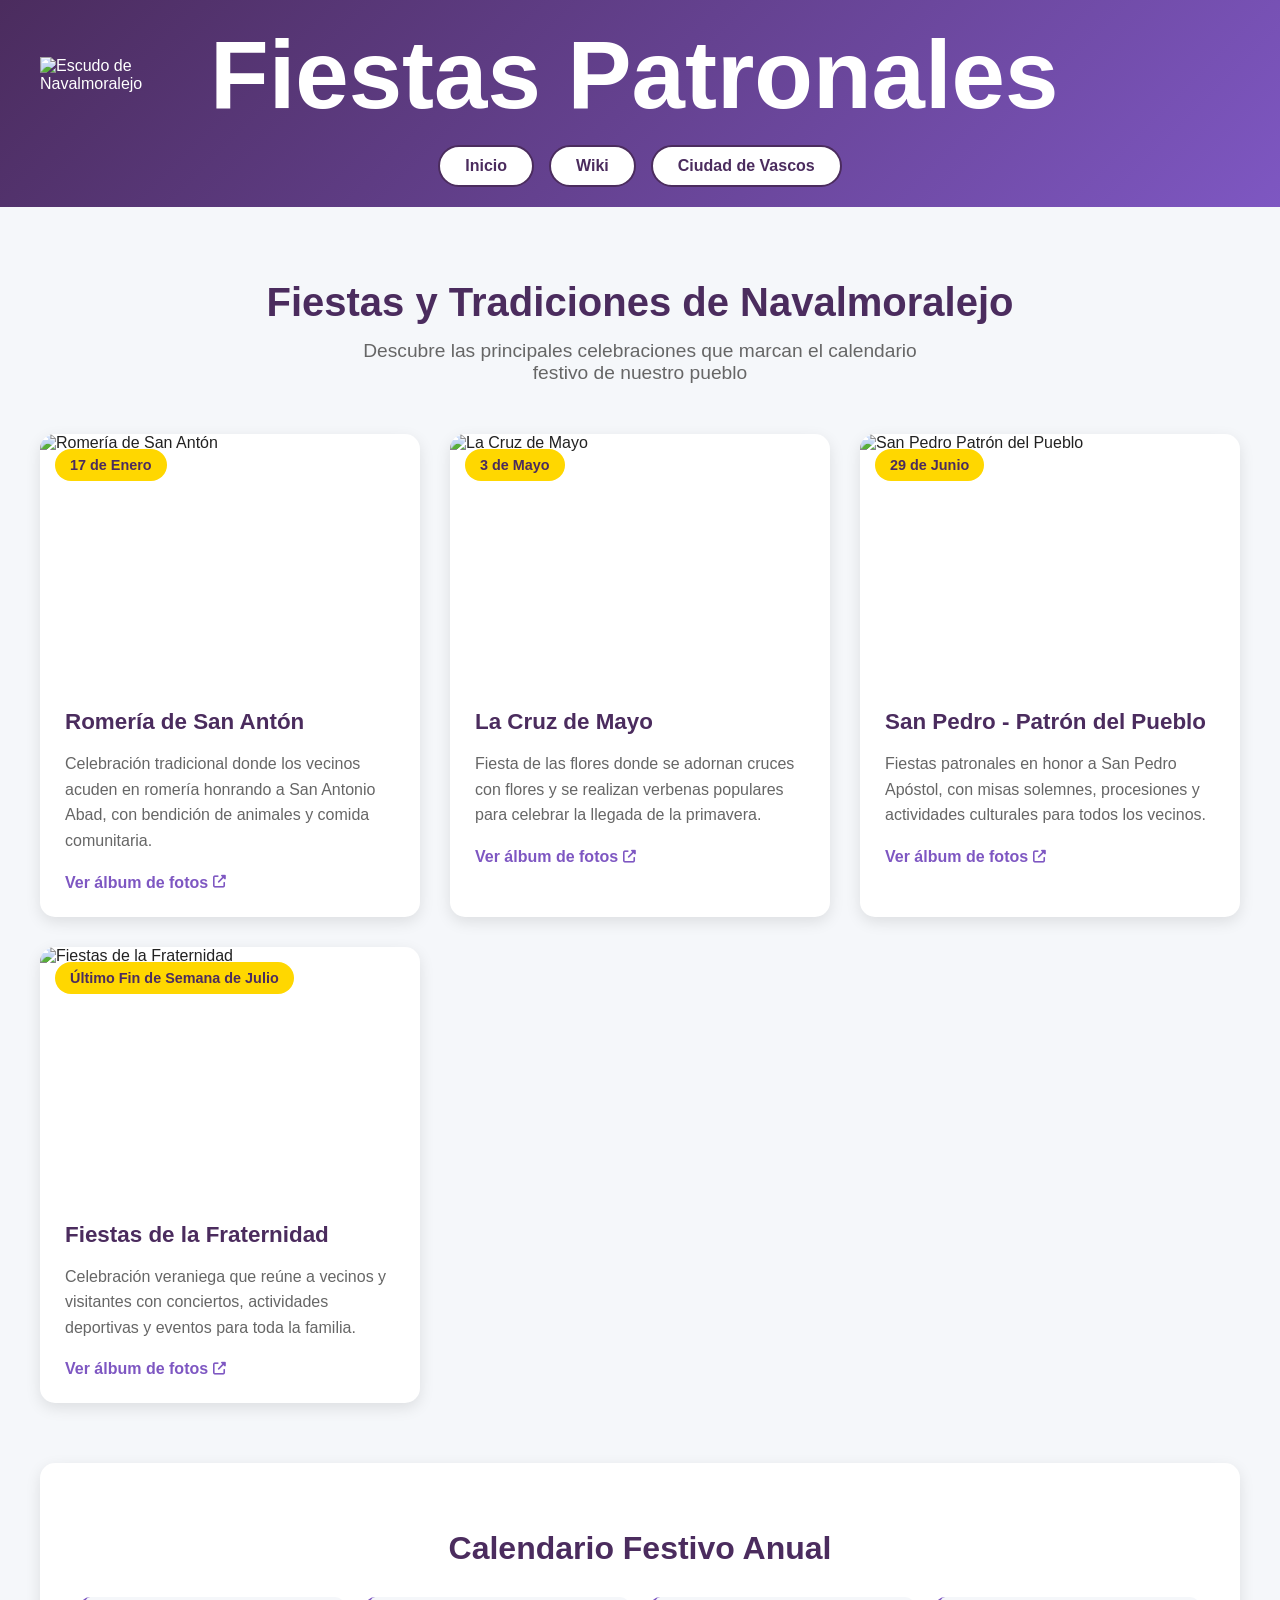
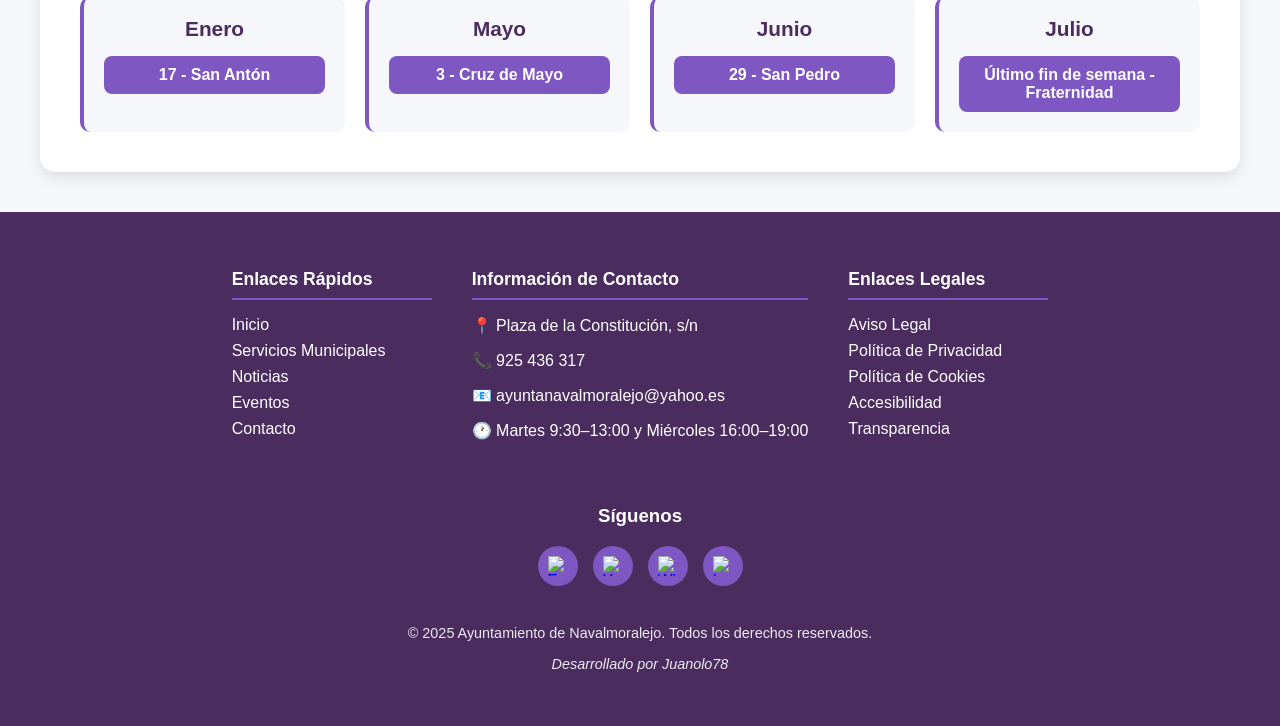
==== fiestas.html @ 511e15c3 "Add files via upload" ====
<!DOCTYPE html>
<html lang="es">
<head>
  <meta charset="UTF-8">
  <title>Fiestas Patronales - Navalmoralejo</title>
  <meta name="viewport" content="width=device-width, initial-scale=1.0">
  <link rel="stylesheet" href="css/estilosFiestas.css">
  <link rel="stylesheet" href="https://cdnjs.cloudflare.com/ajax/libs/font-awesome/6.4.0/css/all.min.css">
</head>

<body>

  <header>
    <div class="header-container">
      <div class="logo-title">
        <img src="Imagenes/Escudo.png" alt="Escudo de Navalmoralejo">
        <div id="Navalmoralejo">Fiestas Patronales</div>
      </div>
      
      <nav>
        <a href="Index.html">Inicio</a>
        <a href="https://es.wikipedia.org/wiki/Navalmoralejo" target="_blank">Wiki</a>
        <a href="https://cultura.castillalamancha.es/patrimonio/yacimientos-visitables/ciudad-de-vascos" target="_blank">Ciudad de Vascos</a>
      </nav>
    </div>
  </header>

  <main class="fiestas-container">
    <section class="intro">
      <h1>Fiestas y Tradiciones de Navalmoralejo</h1>
      <p>Descubre las principales celebraciones que marcan el calendario festivo de nuestro pueblo</p>
    </section>

    <div class="fiestas-grid">
      <!-- Fiesta 1: San Antón -->
      <div class="fiesta-card">
        <a href="Imagenes/VpeñaFariza.mp4" target="_blank" class="fiesta-link">
          <div class="fiesta-image">
            <img src="Imagenes/san-anton.jpg" alt="Romería de San Antón">
            <div class="fiesta-date">17 de Enero</div>
          </div>
          <div class="fiesta-content">
            <h3>Romería de San Antón</h3>
            <p>Celebración tradicional donde los vecinos acuden en romería honrando a San Antonio Abad, con bendición de animales y comida comunitaria.</p>
            <span class="ver-album">Ver álbum de fotos <i class="fas fa-external-link-alt"></i></span>
          </div>
        </a>
      </div>

      <!-- Fiesta 2: La Cruz de Mayo -->
      <div class="fiesta-card">
        <a href="Imagenes/cruzPiedra.jpg" target="_blank" class="fiesta-link">
          <div class="fiesta-image">
            <img src="Imagenes/cruz-mayo.jpg" alt="La Cruz de Mayo">
            <div class="fiesta-date">3 de Mayo</div>
          </div>
          <div class="fiesta-content">
            <h3>La Cruz de Mayo</h3>
            <p>Fiesta de las flores donde se adornan cruces con flores y se realizan verbenas populares para celebrar la llegada de la primavera.</p>
            <span class="ver-album">Ver álbum de fotos <i class="fas fa-external-link-alt"></i></span>
          </div>
        </a>
      </div>

      <!-- Fiesta 3: San Pedro -->
      <div class="fiesta-card">
        <a href="Imagenes/san-pedro.png" target="_blank" class="fiesta-link">
          <div class="fiesta-image">
            <img src="Imagenes/san-pedro.png" alt="San Pedro Patrón del Pueblo">
            <div class="fiesta-date">29 de Junio</div>
          </div>
          <div class="fiesta-content">
            <h3>San Pedro - Patrón del Pueblo</h3>
            <p>Fiestas patronales en honor a San Pedro Apóstol, con misas solemnes, procesiones y actividades culturales para todos los vecinos.</p>
            <span class="ver-album">Ver álbum de fotos <i class="fas fa-external-link-alt"></i></span>
          </div>
        </a>
      </div>

      <!-- Fiesta 4: Fraternidad -->
      <div class="fiesta-card">
        <a href="Imagenes/cartelFiestas.jpg" target="_blank" class="fiesta-link">
          <div class="fiesta-image">
            <img src="Imagenes/cartelFiestas.jpg" alt="Fiestas de la Fraternidad">
            <div class="fiesta-date">Último Fin de Semana de Julio</div>
          </div>
          <div class="fiesta-content">
            <h3>Fiestas de la Fraternidad</h3>
            <p>Celebración veraniega que reúne a vecinos y visitantes con conciertos, actividades deportivas y eventos para toda la familia.</p>
            <span class="ver-album">Ver álbum de fotos <i class="fas fa-external-link-alt"></i></span>
          </div>
        </a>
      </div>
    </div>

    <section class="calendario-festivo">
      <h2>Calendario Festivo Anual</h2>
      <div class="calendario">
        <div class="mes">
          <h3>Enero</h3>
          <div class="evento">17 - San Antón</div>
        </div>
        <div class="mes">
          <h3>Mayo</h3>
          <div class="evento">3 - Cruz de Mayo</div>
        </div>
        <div class="mes">
          <h3>Junio</h3>
          <div class="evento">29 - San Pedro</div>
        </div>
        <div class="mes">
          <h3>Julio</h3>
          <div class="evento">Último fin de semana - Fraternidad</div>
        </div>
      </div>
    </section>
  </main>

  <footer>
    <div class="footer-sections">
      <div class="footer-section">
        <h3>Enlaces Rápidos</h3>
        <ul class="footer-links">
          <li><a href="Navalmoralejo.html">Inicio</a></li>
          <li><a href="#">Servicios Municipales</a></li>
          <li><a href="#">Noticias</a></li>
          <li><a href="#">Eventos</a></li>
          <li><a href="#">Contacto</a></li>
        </ul>
      </div>

      <div class="footer-section">
        <h3>Información de Contacto</h3>
        <p>📍 Plaza de la Constitución, s/n</p>
        <p>📞 925 436 317</p>
        <p>📧 ayuntanavalmoralejo@yahoo.es</p>
        <p>🕐 Martes 9:30–13:00 y Miércoles 16:00–19:00</p>
      </div>

      <div class="footer-section">
        <h3>Enlaces Legales</h3>
        <ul class="footer-links">
          <li><a href="#">Aviso Legal</a></li>
          <li><a href="#">Política de Privacidad</a></li>
          <li><a href="#">Política de Cookies</a></li>
          <li><a href="#">Accesibilidad</a></li>
          <li><a href="#">Transparencia</a></li>
        </ul>
      </div>
    </div>

    <div class="social-section">
      <h3>Síguenos</h3>
      <div class="social-icons">
        <a href="https://www.facebook.com/?locale=es_ES" class="social-icon" aria-label="Facebook">
          <img src="Imagenes/facebook-logo.png" alt="Facebook">
        </a>
        <a href="https://www.youtube.com/?app=desktop&hl=es" class="social-icon" aria-label="YouTube">
          <img src="Imagenes/youtube-logo.png" alt="YouTube">
        </a>
        <a href="https://www.whatsapp.com/?lang=es_LA" class="social-icon" aria-label="WhatsApp">
          <img src="Imagenes/whatsapp-logo.png" alt="WhatsApp">
        </a>
        <a href="https://www.instagram.com/" class="social-icon" aria-label="Instagram">
          <img src="Imagenes/instagram-logo.png" alt="Instagram">
        </a>
      </div>
    </div>

    <div class="footer-bottom">
      <p>&copy; 2025 Ayuntamiento de Navalmoralejo. Todos los derechos reservados.</p>
      <p class="author">Desarrollado por Juanolo78</p>
    </div>
  </footer>

 
</body>
</html>
 <script src="fiestas.js"></script>
---- css/estilosFiestas.css ----
:root {
  --morado-oscuro: #4b2c5e;
  --morado-claro: #7e57c2;
  --morado-comunero: #6a1b9a;
  --blanco: #ffffff;
  --gris-suave: #f5f7fa;
  --dorado: #ffd700;
}

body {
  margin: 0;
  font-family: "Segoe UI", Arial, sans-serif;
  background-color: var(--gris-suave);
  color: #222;
}

header {
  background: linear-gradient(135deg, var(--morado-oscuro), var(--morado-claro));
  color: var(--blanco);
  padding: 20px 10px;
}

.header-container {
  display: flex;
  flex-direction: column;
  align-items: center;
  max-width: 1200px;
  margin: 0 auto;
}

.logo-title {
  display: flex;
  align-items: center;
  margin-bottom: 15px;
  width: 100%;
  justify-content: flex-start;
}

header img {
  width: 150px;
  height: auto;
  margin-right: 20px;
}

#Navalmoralejo {
  font-size: 6em;
  font-weight: bold;
}

nav {
  display: flex;
  justify-content: center;
  flex-wrap: wrap;
  gap: 15px;
  width: 100%;
}

nav a {
  background-color: var(--blanco);
  color: var(--morado-oscuro);
  border: 2px solid var(--morado-oscuro);
  padding: 10px 25px;
  border-radius: 25px;
  text-decoration: none;
  font-weight: bold;
  transition: all 0.3s ease;
}

nav a:hover {
  background-color: var(--morado-oscuro);
  color: var(--blanco);
}

/* Estilos específicos para la página de fiestas */
.fiestas-container {
  max-width: 1200px;
  margin: 0 auto;
  padding: 40px 20px;
}

.intro {
  text-align: center;
  margin-bottom: 50px;
}

.intro h1 {
  color: var(--morado-oscuro);
  font-size: 2.5em;
  margin-bottom: 15px;
}

.intro p {
  font-size: 1.2em;
  color: #666;
  max-width: 600px;
  margin: 0 auto;
}

.fiestas-grid {
  display: grid;
  grid-template-columns: repeat(auto-fit, minmax(300px, 1fr));
  gap: 30px;
  margin-bottom: 60px;
}

.fiesta-card {
  background: var(--blanco);
  border-radius: 15px;
  overflow: hidden;
  box-shadow: 0 5px 15px rgba(0,0,0,0.1);
  transition: transform 0.3s ease, box-shadow 0.3s ease;
}

.fiesta-card:hover {
  transform: translateY(-10px);
  box-shadow: 0 15px 30px rgba(0,0,0,0.2);
}

.fiesta-link {
  text-decoration: none;
  color: inherit;
  display: block;
  height: 100%;
}

.fiesta-image {
  position: relative;
  height: 250px;
  overflow: hidden;
}

.fiesta-image img {
  width: 100%;
  height: 100%;
  object-fit: cover;
  transition: transform 0.3s ease;
}

.fiesta-card:hover .fiesta-image img {
  transform: scale(1.1);
}

.fiesta-date {
  position: absolute;
  top: 15px;
  left: 15px;
  background: var(--dorado);
  color: var(--morado-oscuro);
  padding: 8px 15px;
  border-radius: 20px;
  font-weight: bold;
  font-size: 0.9em;
}

.fiesta-content {
  padding: 25px;
}

.fiesta-content h3 {
  color: var(--morado-oscuro);
  margin: 0 0 15px 0;
  font-size: 1.4em;
}

.fiesta-content p {
  color: #666;
  line-height: 1.6;
  margin-bottom: 20px;
}

.ver-album {
  color: var(--morado-claro);
  font-weight: bold;
  display: flex;
  align-items: center;
  gap: 5px;
}

.ver-album i {
  font-size: 0.8em;
}

/* Calendario festivo */
.calendario-festivo {
  background: var(--blanco);
  padding: 40px;
  border-radius: 15px;
  box-shadow: 0 5px 15px rgba(0,0,0,0.1);
}

.calendario-festivo h2 {
  color: var(--morado-oscuro);
  text-align: center;
  margin-bottom: 30px;
  font-size: 2em;
}

.calendario {
  display: grid;
  grid-template-columns: repeat(auto-fit, minmax(200px, 1fr));
  gap: 20px;
}

.mes {
  text-align: center;
  padding: 20px;
  background: var(--gris-suave);
  border-radius: 10px;
  border-left: 4px solid var(--morado-claro);
}

.mes h3 {
  color: var(--morado-oscuro);
  margin: 0 0 15px 0;
  font-size: 1.3em;
}

.evento {
  background: var(--morado-claro);
  color: var(--blanco);
  padding: 10px;
  border-radius: 8px;
  font-weight: bold;
}

/* Footer */
footer {
  background-color: var(--morado-oscuro);
  color: var(--blanco);
  padding: 40px 20px;
  display: flex;
  flex-direction: column;
  align-items: center;
}

.footer-sections {
  display: flex;
  flex-wrap: wrap;
  justify-content: center;
  gap: 40px;
  max-width: 1000px;
  width: 100%;
}

.footer-section {
  min-width: 200px;
}

.footer-section h3 {
  border-bottom: 2px solid var(--morado-claro);
  padding-bottom: 8px;
  margin-bottom: 12px;
  font-size: 1.1em;
}

.footer-links {
  list-style: none;
  padding: 0;
}

.footer-links li {
  margin: 8px 0;
}

.footer-links a {
  color: var(--blanco);
  text-decoration: none;
  transition: color 0.3s;
}

.footer-links a:hover {
  color: var(--morado-claro);
}

.social-section {
  text-align: center;
  margin-top: 30px;
}

.social-icons {
  display: flex;
  justify-content: center;
  gap: 15px;
  margin-top: 10px;
}

.social-icon {
  background-color: var(--morado-claro);
  width: 40px;
  height: 40px;
  border-radius: 50%;
  display: flex;
  align-items: center;
  justify-content: center;
  transition: all 0.3s ease;
  text-decoration: none;
  overflow: hidden;
}

.social-icon img {
  width: 20px;
  height: 20px;
  object-fit: contain;
  transition: all 0.3s ease;
}

.social-icon:hover {
  background-color: var(--blanco);
  transform: scale(1.1);
}

.footer-bottom {
  text-align: center;
  margin-top: 25px;
  font-size: 0.9em;
  opacity: 0.9;
}

.footer-bottom .author {
  margin-top: 5px;
  font-style: italic;
}

/* Responsive */
@media (max-width: 768px) {
  .logo-title {
    flex-direction: column;
    align-items: center;
    text-align: center;
  }
  
  header img {
    margin-right: 0;
    margin-bottom: 10px;
  }
  
  #Navalmoralejo {
    font-size: 2em;
  }

  nav a {
    padding: 8px 20px;
    font-size: 0.95em;
  }

  .fiestas-grid {
    grid-template-columns: 1fr;
  }

  .calendario {
    grid-template-columns: 1fr;
  }

  .footer-sections {
    flex-direction: column;
    align-items: center;
  }

  .footer-section {
    text-align: center;
  }
}
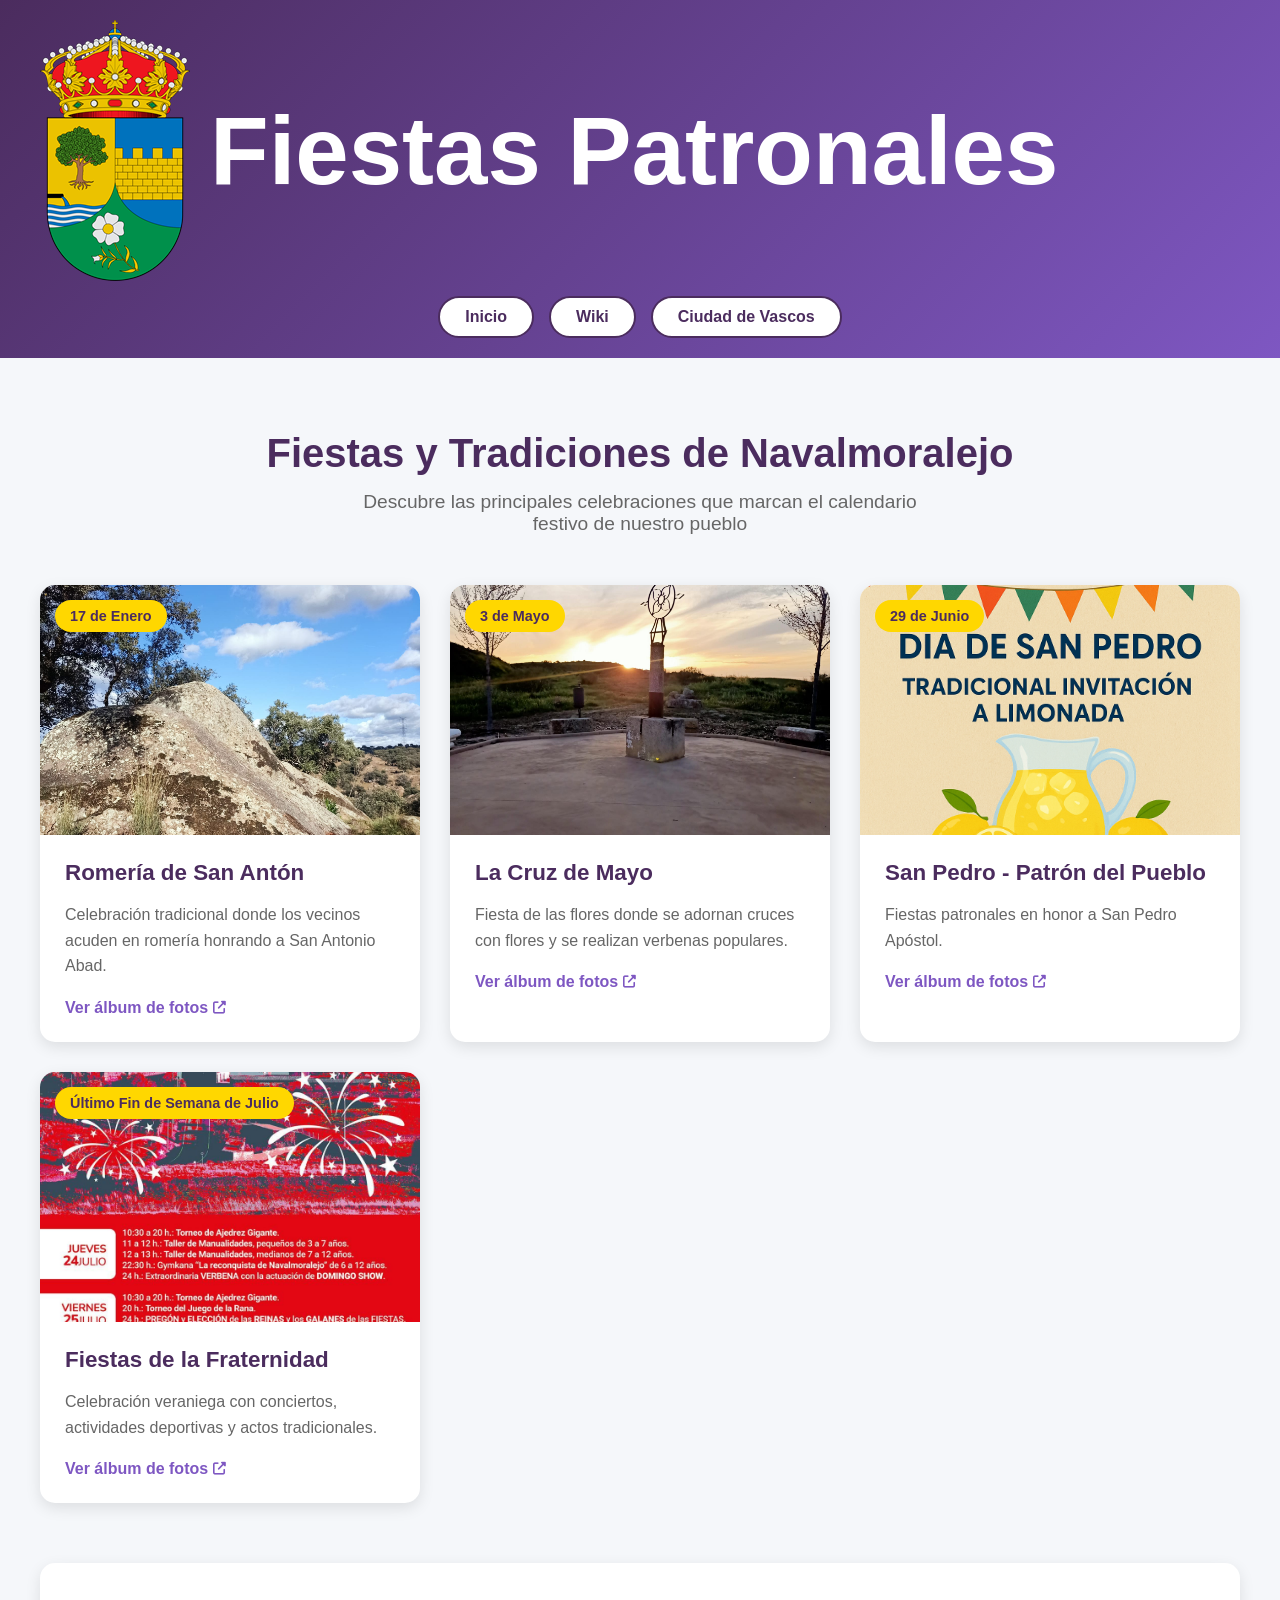
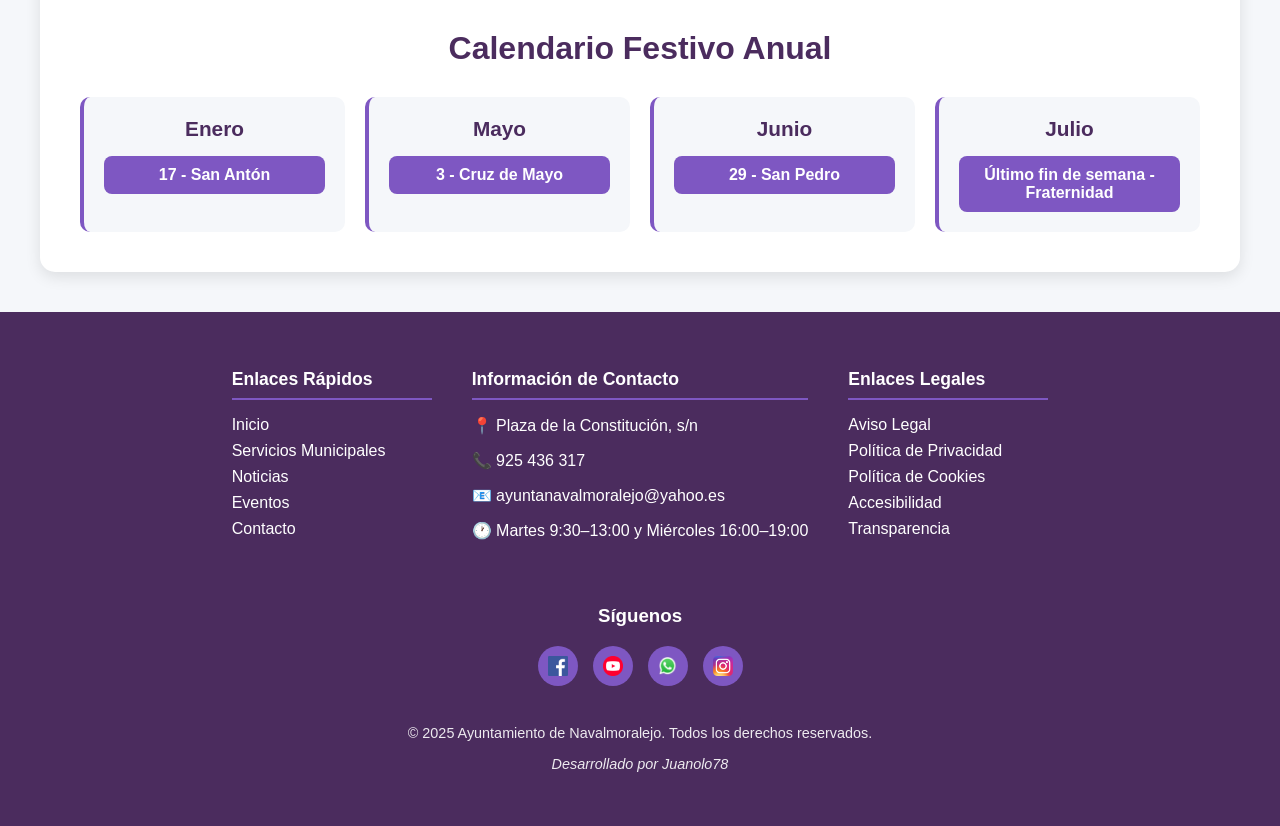
==== commit 390c613b: "Update fiestas.html" ====
--- a/fiestas.html
+++ b/fiestas.html
@@ -13,12 +13,12 @@
   <header>
     <div class="header-container">
       <div class="logo-title">
-        <img src="Imagenes/Escudo.png" alt="Escudo de Navalmoralejo">
+        <img src="imagenes/Escudo.png" alt="Escudo de Navalmoralejo">
         <div id="Navalmoralejo">Fiestas Patronales</div>
       </div>
-      
+
       <nav>
-        <a href="Index.html">Inicio</a>
+        <a href="index.html">Inicio</a>
         <a href="https://es.wikipedia.org/wiki/Navalmoralejo" target="_blank">Wiki</a>
         <a href="https://cultura.castillalamancha.es/patrimonio/yacimientos-visitables/ciudad-de-vascos" target="_blank">Ciudad de Vascos</a>
       </nav>
@@ -32,88 +32,75 @@
     </section>
 
     <div class="fiestas-grid">
-      <!-- Fiesta 1: San Antón -->
+
       <div class="fiesta-card">
-        <a href="Imagenes/VpeñaFariza.mp4" target="_blank" class="fiesta-link">
+        <a href="imagenes/VpeñaFariza.mp4" target="_blank" class="fiesta-link">
           <div class="fiesta-image">
-            <img src="Imagenes/san-anton.jpg" alt="Romería de San Antón">
+            <img src="imagenes/san-anton.jpg" alt="Romería de San Antón">
             <div class="fiesta-date">17 de Enero</div>
           </div>
           <div class="fiesta-content">
             <h3>Romería de San Antón</h3>
-            <p>Celebración tradicional donde los vecinos acuden en romería honrando a San Antonio Abad, con bendición de animales y comida comunitaria.</p>
+            <p>Celebración tradicional donde los vecinos acuden en romería honrando a San Antonio Abad.</p>
             <span class="ver-album">Ver álbum de fotos <i class="fas fa-external-link-alt"></i></span>
           </div>
         </a>
       </div>
 
-      <!-- Fiesta 2: La Cruz de Mayo -->
       <div class="fiesta-card">
-        <a href="Imagenes/cruzPiedra.jpg" target="_blank" class="fiesta-link">
+        <a href="imagenes/cruzPiedra.jpg" target="_blank" class="fiesta-link">
           <div class="fiesta-image">
-            <img src="Imagenes/cruz-mayo.jpg" alt="La Cruz de Mayo">
+            <img src="imagenes/cruz-mayo.jpg" alt="La Cruz de Mayo">
             <div class="fiesta-date">3 de Mayo</div>
           </div>
           <div class="fiesta-content">
             <h3>La Cruz de Mayo</h3>
-            <p>Fiesta de las flores donde se adornan cruces con flores y se realizan verbenas populares para celebrar la llegada de la primavera.</p>
+            <p>Fiesta de las flores donde se adornan cruces con flores y se realizan verbenas populares.</p>
             <span class="ver-album">Ver álbum de fotos <i class="fas fa-external-link-alt"></i></span>
           </div>
         </a>
       </div>
 
-      <!-- Fiesta 3: San Pedro -->
       <div class="fiesta-card">
-        <a href="Imagenes/san-pedro.png" target="_blank" class="fiesta-link">
+        <a href="imagenes/san-pedro.png" target="_blank" class="fiesta-link">
           <div class="fiesta-image">
-            <img src="Imagenes/san-pedro.png" alt="San Pedro Patrón del Pueblo">
+            <img src="imagenes/san-pedro.png" alt="San Pedro Patrón del Pueblo">
             <div class="fiesta-date">29 de Junio</div>
           </div>
           <div class="fiesta-content">
             <h3>San Pedro - Patrón del Pueblo</h3>
-            <p>Fiestas patronales en honor a San Pedro Apóstol, con misas solemnes, procesiones y actividades culturales para todos los vecinos.</p>
+            <p>Fiestas patronales en honor a San Pedro Apóstol.</p>
             <span class="ver-album">Ver álbum de fotos <i class="fas fa-external-link-alt"></i></span>
           </div>
         </a>
       </div>
 
-      <!-- Fiesta 4: Fraternidad -->
       <div class="fiesta-card">
-        <a href="Imagenes/cartelFiestas.jpg" target="_blank" class="fiesta-link">
+        <a href="imagenes/cartelFiestas.jpg" target="_blank" class="fiesta-link">
           <div class="fiesta-image">
-            <img src="Imagenes/cartelFiestas.jpg" alt="Fiestas de la Fraternidad">
+            <img src="imagenes/cartelFiestas.jpg" alt="Fiestas de la Fraternidad">
             <div class="fiesta-date">Último Fin de Semana de Julio</div>
           </div>
           <div class="fiesta-content">
             <h3>Fiestas de la Fraternidad</h3>
-            <p>Celebración veraniega que reúne a vecinos y visitantes con conciertos, actividades deportivas y eventos para toda la familia.</p>
+            <p>Celebración veraniega con conciertos, actividades deportivas y actos tradicionales.</p>
             <span class="ver-album">Ver álbum de fotos <i class="fas fa-external-link-alt"></i></span>
           </div>
         </a>
       </div>
+
     </div>
 
     <section class="calendario-festivo">
       <h2>Calendario Festivo Anual</h2>
       <div class="calendario">
-        <div class="mes">
-          <h3>Enero</h3>
-          <div class="evento">17 - San Antón</div>
-        </div>
-        <div class="mes">
-          <h3>Mayo</h3>
-          <div class="evento">3 - Cruz de Mayo</div>
-        </div>
-        <div class="mes">
-          <h3>Junio</h3>
-          <div class="evento">29 - San Pedro</div>
-        </div>
-        <div class="mes">
-          <h3>Julio</h3>
-          <div class="evento">Último fin de semana - Fraternidad</div>
-        </div>
+        <div class="mes"><h3>Enero</h3><div class="evento">17 - San Antón</div></div>
+        <div class="mes"><h3>Mayo</h3><div class="evento">3 - Cruz de Mayo</div></div>
+        <div class="mes"><h3>Junio</h3><div class="evento">29 - San Pedro</div></div>
+        <div class="mes"><h3>Julio</h3><div class="evento">Último fin de semana - Fraternidad</div></div>
       </div>
     </section>
+
   </main>
 
   <footer>
@@ -121,7 +108,7 @@
       <div class="footer-section">
         <h3>Enlaces Rápidos</h3>
         <ul class="footer-links">
-          <li><a href="Navalmoralejo.html">Inicio</a></li>
+          <li><a href="index.html">Inicio</a></li>
           <li><a href="#">Servicios Municipales</a></li>
           <li><a href="#">Noticias</a></li>
           <li><a href="#">Eventos</a></li>
@@ -152,18 +139,10 @@
     <div class="social-section">
       <h3>Síguenos</h3>
       <div class="social-icons">
-        <a href="https://www.facebook.com/?locale=es_ES" class="social-icon" aria-label="Facebook">
-          <img src="Imagenes/facebook-logo.png" alt="Facebook">
-        </a>
-        <a href="https://www.youtube.com/?app=desktop&hl=es" class="social-icon" aria-label="YouTube">
-          <img src="Imagenes/youtube-logo.png" alt="YouTube">
-        </a>
-        <a href="https://www.whatsapp.com/?lang=es_LA" class="social-icon" aria-label="WhatsApp">
-          <img src="Imagenes/whatsapp-logo.png" alt="WhatsApp">
-        </a>
-        <a href="https://www.instagram.com/" class="social-icon" aria-label="Instagram">
-          <img src="Imagenes/instagram-logo.png" alt="Instagram">
-        </a>
+        <a href="https://www.facebook.com/?locale=es_ES" class="social-icon"><img src="imagenes/facebook-logo.png" alt="Facebook"></a>
+        <a href="https://www.youtube.com/?app=desktop&hl=es" class="social-icon"><img src="imagenes/youtube-logo.png" alt="YouTube"></a>
+        <a href="https://www.whatsapp.com/?lang=es_LA" class="social-icon"><img src="imagenes/whatsapp-logo.png" alt="WhatsApp"></a>
+        <a href="https://www.instagram.com/" class="social-icon"><img src="imagenes/instagram-logo.png" alt="Instagram"></a>
       </div>
     </div>
 
@@ -173,7 +152,5 @@
     </div>
   </footer>
 
- 
 </body>
 </html>
- <script src="fiestas.js"></script>
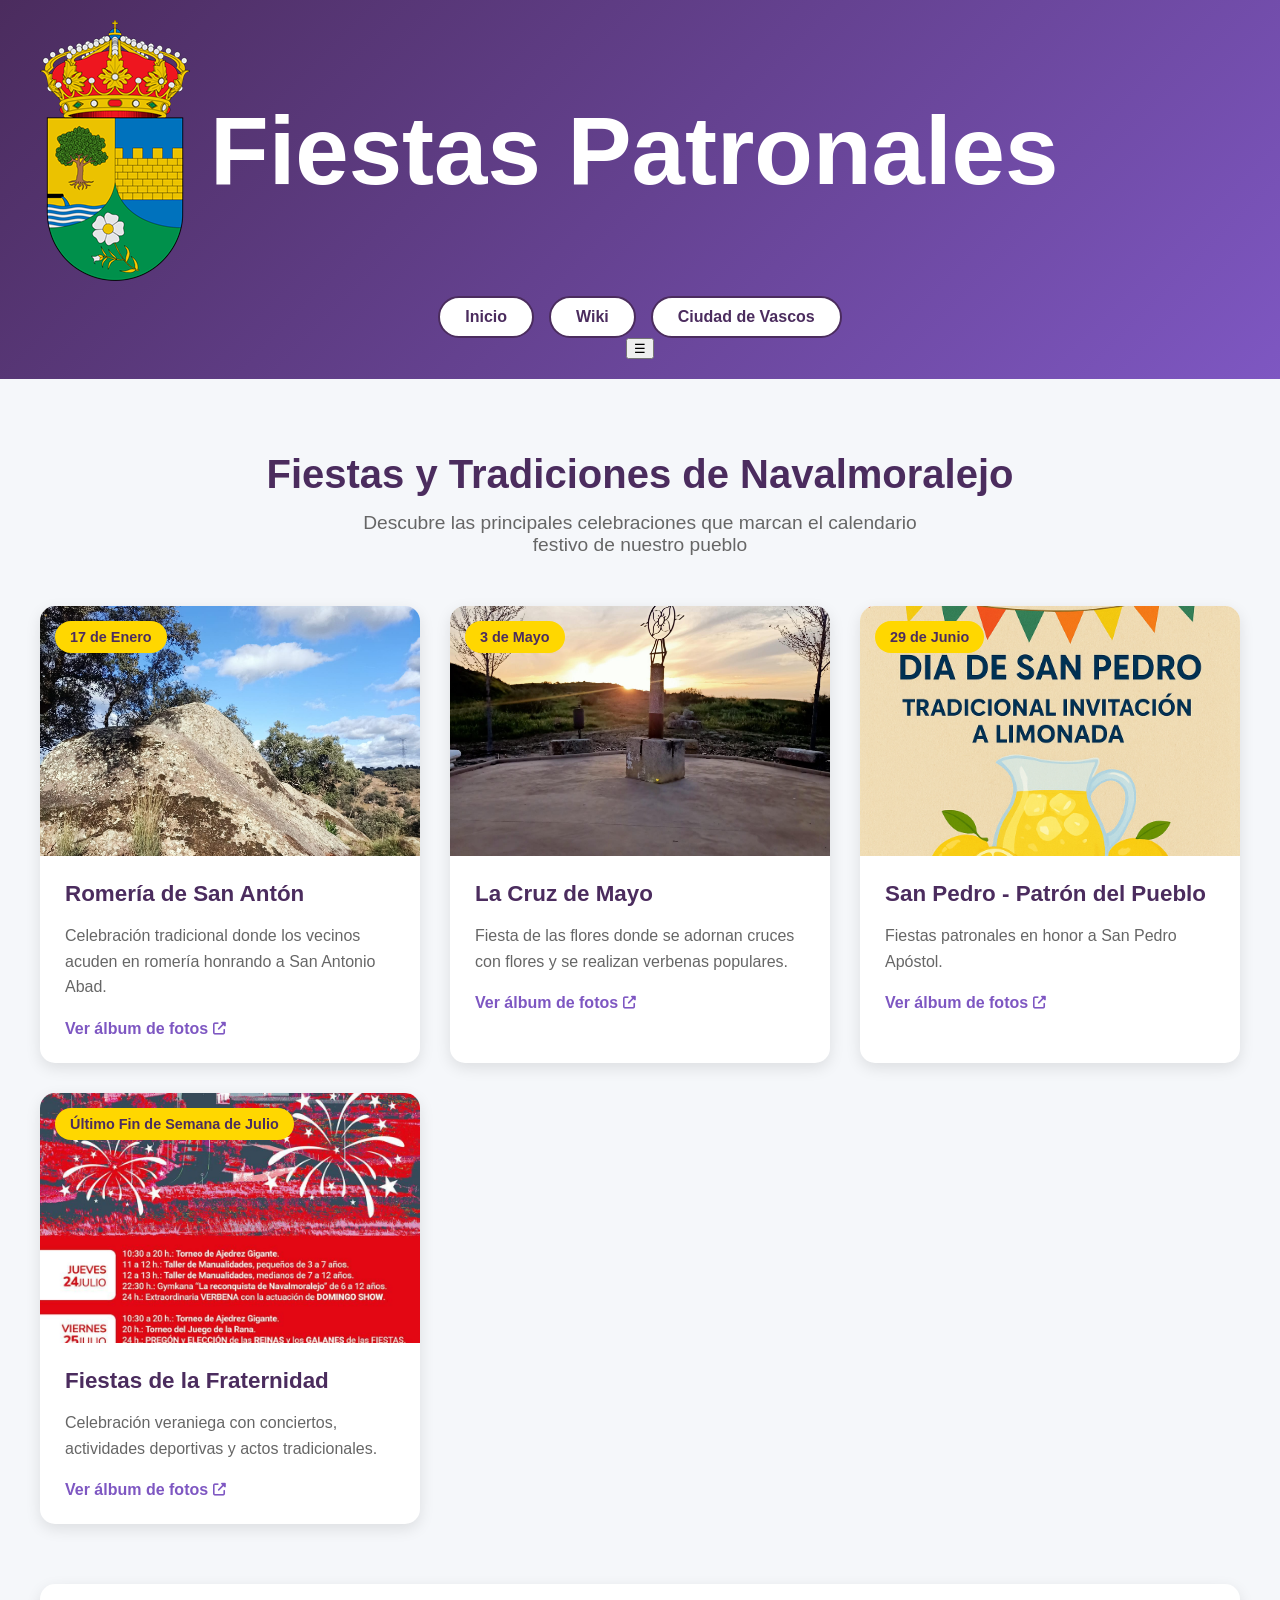
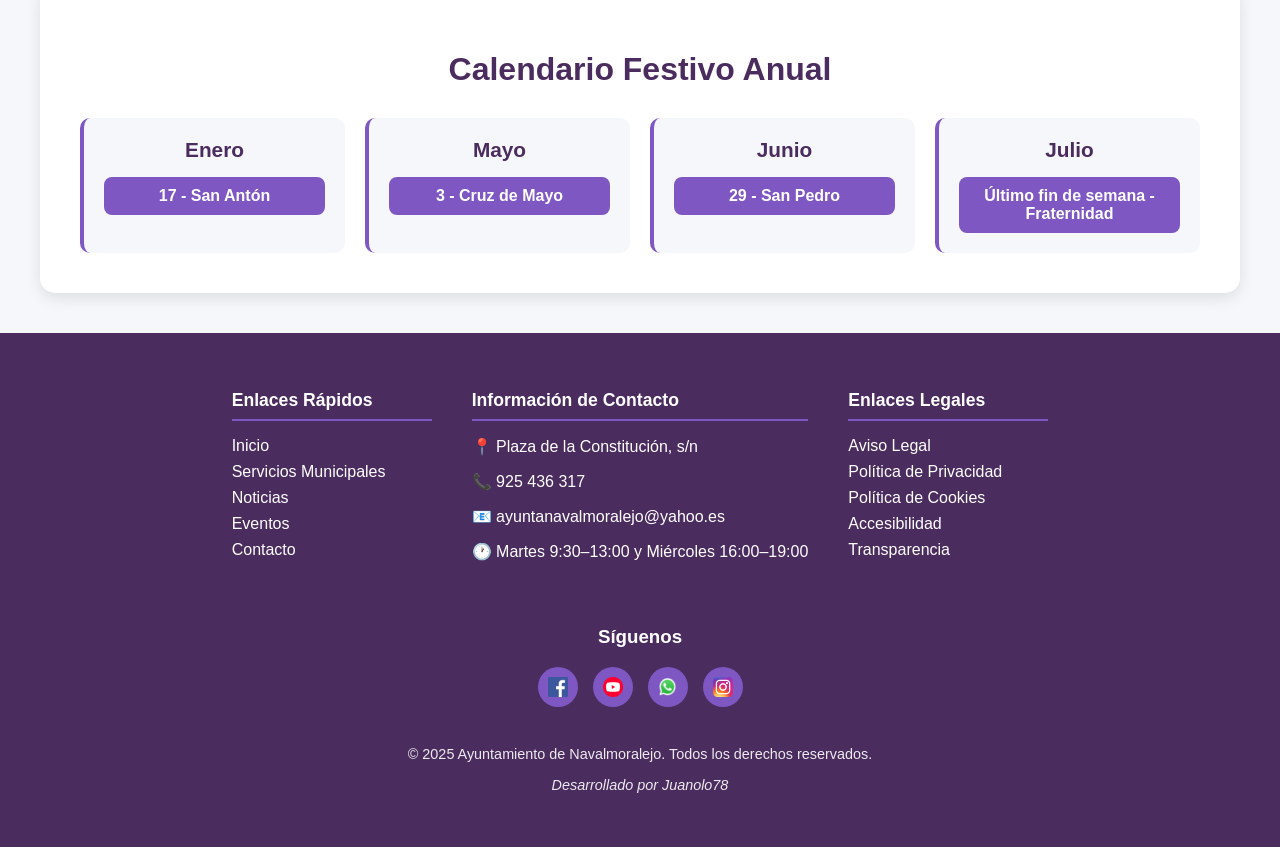
==== commit 737de3a4: "Add files via upload" ====
--- a/fiestas.html
+++ b/fiestas.html
@@ -152,5 +152,9 @@
     </div>
   </footer>
 
+<script src="js/script.js"></script>
+<script src="js/fiestas.js"></script>
+
+
 </body>
 </html>
